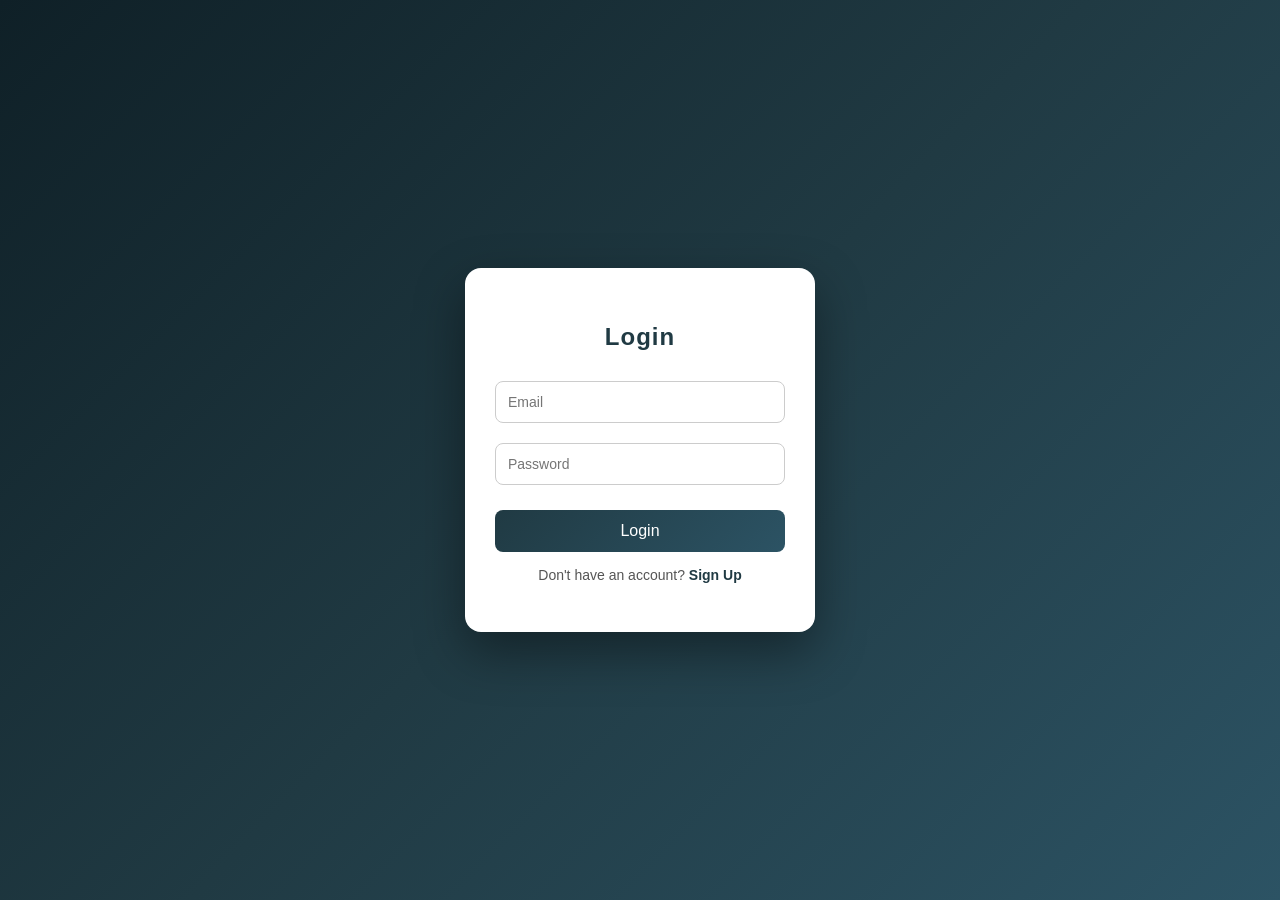
==== auth.html @ 530d8527 "First website upload" ====
<!DOCTYPE html>
<html lang="en">
<head>
<meta charset="UTF-8">
<title>Login | Sign Up</title>
<link rel="stylesheet" href="auth.css">
</head>
<body>

<div class="auth-box">
    <h2 id="title">Login</h2>

    <input type="text" id="name" placeholder="Full Name" style="display:none;">
    <input type="text" id="email" placeholder="Email">
    <input type="password" id="password" placeholder="Password">

    <button onclick="submitForm()">Login</button>

    <p class="switch">
        Don't have an account?
        <span onclick="toggleForm()">Sign Up</span>
    </p>

    <p class="msg" id="msg"></p>
</div>

<script src="auth.js"></script>
</body>
</html>
---- auth.css ----
* {
    box-sizing: border-box;
    font-family: "Segoe UI", Arial, sans-serif;
}

body {
    margin: 0;
    height: 100vh;
    background: linear-gradient(135deg, #0f2027, #203a43, #2c5364);
    display: flex;
    justify-content: center;
    align-items: center;
}

/* MAIN BOX */
.auth-box {
    width: 350px;
    background: #ffffff;
    padding: 35px 30px;
    border-radius: 16px;
    box-shadow: 0 20px 50px rgba(0, 0, 0, 0.4);
    text-align: center;
    animation: pop 0.6s ease;
}

/* Animation */
@keyframes pop {
    from {
        transform: scale(0.9);
        opacity: 0;
    }
    to {
        transform: scale(1);
        opacity: 1;
    }
}

/* HEADING */
.auth-box h2 {
    margin-bottom: 20px;
    color: #203a43;
    letter-spacing: 1px;
}

/* INPUT */
.auth-box input {
    width: 100%;
    padding: 12px;
    margin: 10px 0;
    border-radius: 8px;
    border: 1px solid #ccc;
    font-size: 14px;
    transition: 0.3s;
}

.auth-box input:focus {
    outline: none;
    border-color: #203a43;
    box-shadow: 0 0 6px rgba(32, 58, 67, 0.4);
}

/* BUTTON */
.auth-box button {
    width: 100%;
    padding: 12px;
    margin-top: 15px;
    background: linear-gradient(135deg, #203a43, #2c5364);
    color: #fff;
    border: none;
    border-radius: 8px;
    font-size: 16px;
    cursor: pointer;
    transition: 0.3s;
}

.auth-box button:hover {
    transform: translateY(-2px);
    box-shadow: 0 8px 20px rgba(0, 0, 0, 0.4);
}

/* SWITCH LOGIN / SIGNUP */
.switch {
    margin-top: 15px;
    font-size: 14px;
    color: #555;
}

.switch span {
    color: #203a43;
    font-weight: bold;
    cursor: pointer;
}

.switch span:hover {
    text-decoration: underline;
}

/* MESSAGE */
.msg {
    margin-top: 10px;
    font-size: 14px;
}

/* MOBILE */
@media (max-width: 420px) {
    .auth-box {
        width: 90%;
    }
}
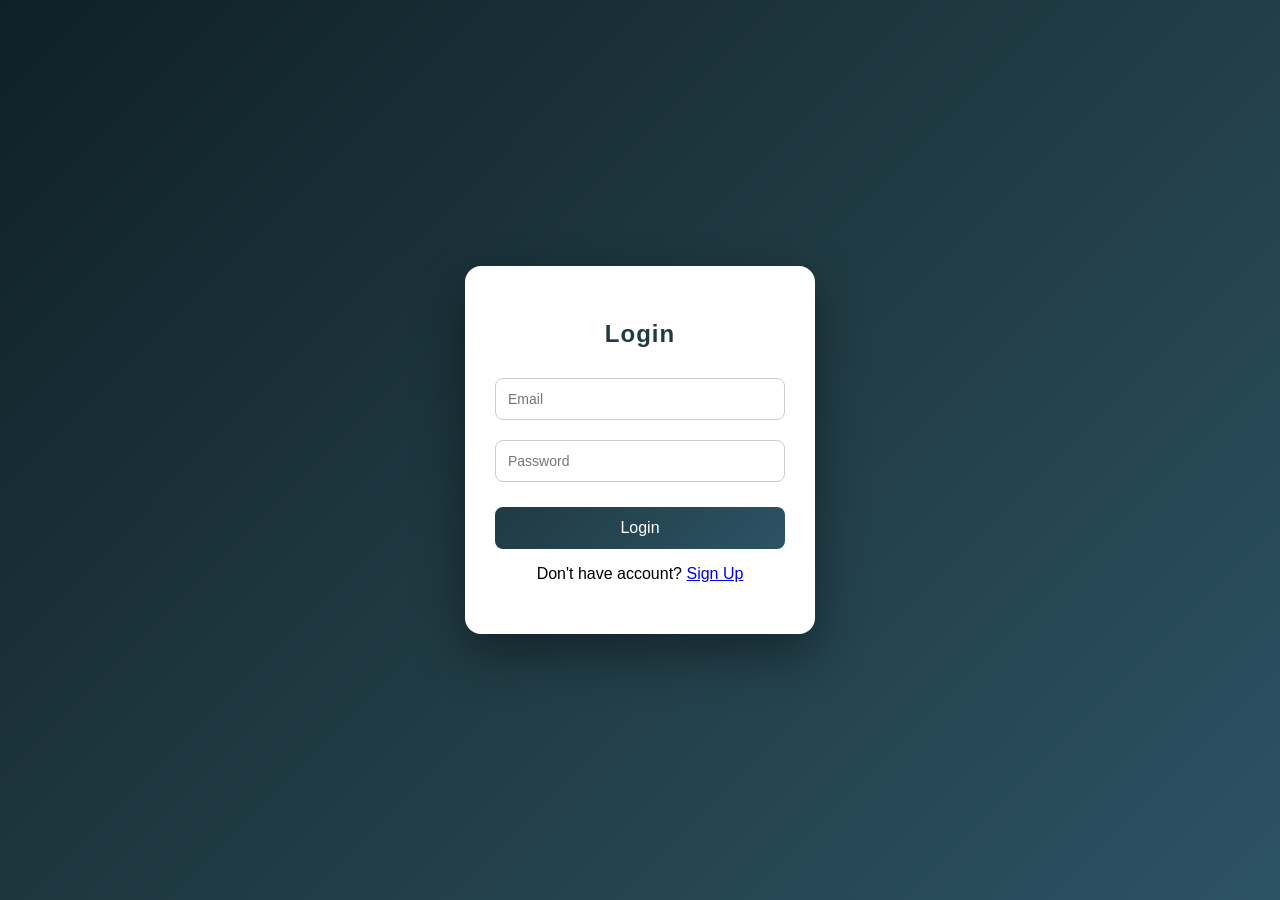
==== commit 2e38e50e: "Website update" ====
--- a/auth.html
+++ b/auth.html
@@ -1,29 +1,43 @@
 <!DOCTYPE html>
 <html lang="en">
 <head>
-<meta charset="UTF-8">
-<title>Login | Sign Up</title>
-<link rel="stylesheet" href="auth.css">
+  <meta charset="UTF-8">
+  <title>Login</title>
+  <link rel="stylesheet" href="auth.css">
 </head>
 <body>
 
 <div class="auth-box">
-    <h2 id="title">Login</h2>
+  <h2>Login</h2>
 
-    <input type="text" id="name" placeholder="Full Name" style="display:none;">
-    <input type="text" id="email" placeholder="Email">
-    <input type="password" id="password" placeholder="Password">
+  <input id="email" type="email" placeholder="Email">
+  <input id="password" type="password" placeholder="Password">
 
-    <button onclick="submitForm()">Login</button>
+  <button onclick="login()">Login</button>
 
-    <p class="switch">
-        Don't have an account?
-        <span onclick="toggleForm()">Sign Up</span>
-    </p>
+  <p id="msg"></p>
 
-    <p class="msg" id="msg"></p>
+  <p>Don't have account? <a href="signup.html">Sign Up</a></p>
 </div>
 
-<script src="auth.js"></script>
+<script>
+function login() {
+  const email = document.getElementById("email").value;
+  const pass = document.getElementById("password").value;
+  const msg = document.getElementById("msg");
+
+  const savedEmail = localStorage.getItem("userEmail");
+  const savedPass = localStorage.getItem("userPass");
+
+  if (email === savedEmail && pass === savedPass) {
+    localStorage.setItem("loggedIn", "true");
+    window.location.href = "index.html";
+  } else {
+    msg.style.color = "red";
+    msg.innerText = "Email or Password wrong";
+  }
+}
+</script>
+
 </body>
 </html>
--- a/auth.css
+++ b/auth.css
@@ -1,109 +1,109 @@
-* {
-    box-sizing: border-box;
-    font-family: "Segoe UI", Arial, sans-serif;
-}
-
-body {
-    margin: 0;
-    height: 100vh;
-    background: linear-gradient(135deg, #0f2027, #203a43, #2c5364);
-    display: flex;
-    justify-content: center;
-    align-items: center;
-}
-
-/* MAIN BOX */
-.auth-box {
-    width: 350px;
-    background: #ffffff;
-    padding: 35px 30px;
-    border-radius: 16px;
-    box-shadow: 0 20px 50px rgba(0, 0, 0, 0.4);
-    text-align: center;
-    animation: pop 0.6s ease;
-}
-
-/* Animation */
-@keyframes pop {
-    from {
-        transform: scale(0.9);
-        opacity: 0;
-    }
-    to {
-        transform: scale(1);
-        opacity: 1;
-    }
-}
-
-/* HEADING */
-.auth-box h2 {
-    margin-bottom: 20px;
-    color: #203a43;
-    letter-spacing: 1px;
-}
-
-/* INPUT */
-.auth-box input {
-    width: 100%;
-    padding: 12px;
-    margin: 10px 0;
-    border-radius: 8px;
-    border: 1px solid #ccc;
-    font-size: 14px;
-    transition: 0.3s;
-}
-
-.auth-box input:focus {
-    outline: none;
-    border-color: #203a43;
-    box-shadow: 0 0 6px rgba(32, 58, 67, 0.4);
-}
-
-/* BUTTON */
-.auth-box button {
-    width: 100%;
-    padding: 12px;
-    margin-top: 15px;
-    background: linear-gradient(135deg, #203a43, #2c5364);
-    color: #fff;
-    border: none;
-    border-radius: 8px;
-    font-size: 16px;
-    cursor: pointer;
-    transition: 0.3s;
-}
-
-.auth-box button:hover {
-    transform: translateY(-2px);
-    box-shadow: 0 8px 20px rgba(0, 0, 0, 0.4);
-}
-
-/* SWITCH LOGIN / SIGNUP */
-.switch {
-    margin-top: 15px;
-    font-size: 14px;
-    color: #555;
-}
-
-.switch span {
-    color: #203a43;
-    font-weight: bold;
-    cursor: pointer;
-}
-
-.switch span:hover {
-    text-decoration: underline;
-}
-
-/* MESSAGE */
-.msg {
-    margin-top: 10px;
-    font-size: 14px;
-}
-
-/* MOBILE */
-@media (max-width: 420px) {
-    .auth-box {
-        width: 90%;
-    }
-}
+* {
+    box-sizing: border-box;
+    font-family: "Segoe UI", Arial, sans-serif;
+}
+
+body {
+    margin: 0;
+    height: 100vh;
+    background: linear-gradient(135deg, #0f2027, #203a43, #2c5364);
+    display: flex;
+    justify-content: center;
+    align-items: center;
+}
+
+/* MAIN BOX */
+.auth-box {
+    width: 350px;
+    background: #ffffff;
+    padding: 35px 30px;
+    border-radius: 16px;
+    box-shadow: 0 20px 50px rgba(0, 0, 0, 0.4);
+    text-align: center;
+    animation: pop 0.6s ease;
+}
+
+/* Animation */
+@keyframes pop {
+    from {
+        transform: scale(0.9);
+        opacity: 0;
+    }
+    to {
+        transform: scale(1);
+        opacity: 1;
+    }
+}
+
+/* HEADING */
+.auth-box h2 {
+    margin-bottom: 20px;
+    color: #203a43;
+    letter-spacing: 1px;
+}
+
+/* INPUT */
+.auth-box input {
+    width: 100%;
+    padding: 12px;
+    margin: 10px 0;
+    border-radius: 8px;
+    border: 1px solid #ccc;
+    font-size: 14px;
+    transition: 0.3s;
+}
+
+.auth-box input:focus {
+    outline: none;
+    border-color: #203a43;
+    box-shadow: 0 0 6px rgba(32, 58, 67, 0.4);
+}
+
+/* BUTTON */
+.auth-box button {
+    width: 100%;
+    padding: 12px;
+    margin-top: 15px;
+    background: linear-gradient(135deg, #203a43, #2c5364);
+    color: #fff;
+    border: none;
+    border-radius: 8px;
+    font-size: 16px;
+    cursor: pointer;
+    transition: 0.3s;
+}
+
+.auth-box button:hover {
+    transform: translateY(-2px);
+    box-shadow: 0 8px 20px rgba(0, 0, 0, 0.4);
+}
+
+/* SWITCH LOGIN / SIGNUP */
+.switch {
+    margin-top: 15px;
+    font-size: 14px;
+    color: #555;
+}
+
+.switch span {
+    color: #203a43;
+    font-weight: bold;
+    cursor: pointer;
+}
+
+.switch span:hover {
+    text-decoration: underline;
+}
+
+/* MESSAGE */
+.msg {
+    margin-top: 10px;
+    font-size: 14px;
+}
+
+/* MOBILE */
+@media (max-width: 420px) {
+    .auth-box {
+        width: 90%;
+    }
+}
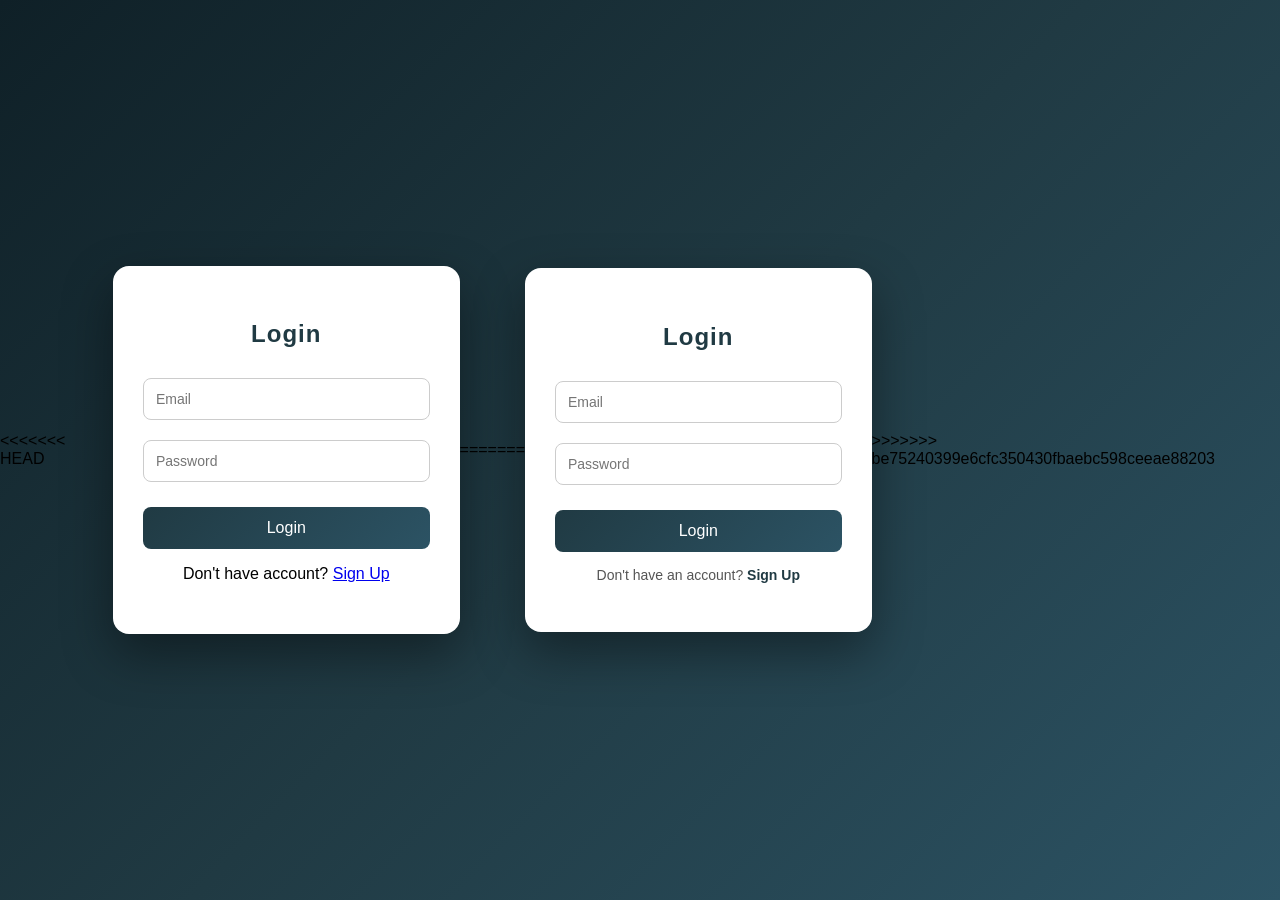
==== commit fea12560: "Fix duplicate code issue Fix duplicate code issue" ====
--- a/auth.html
+++ b/auth.html
@@ -1,3 +1,4 @@
+<<<<<<< HEAD
 <!DOCTYPE html>
 <html lang="en">
 <head>
@@ -41,3 +42,34 @@
 
 </body>
 </html>
+=======
+<!DOCTYPE html>
+<html lang="en">
+<head>
+<meta charset="UTF-8">
+<title>Login | Sign Up</title>
+<link rel="stylesheet" href="auth.css">
+</head>
+<body>
+
+<div class="auth-box">
+    <h2 id="title">Login</h2>
+
+    <input type="text" id="name" placeholder="Full Name" style="display:none;">
+    <input type="text" id="email" placeholder="Email">
+    <input type="password" id="password" placeholder="Password">
+
+    <button onclick="submitForm()">Login</button>
+
+    <p class="switch">
+        Don't have an account?
+        <span onclick="toggleForm()">Sign Up</span>
+    </p>
+
+    <p class="msg" id="msg"></p>
+</div>
+
+<script src="auth.js"></script>
+</body>
+</html>
+>>>>>>> be75240399e6cfc350430fbaebc598ceeae88203
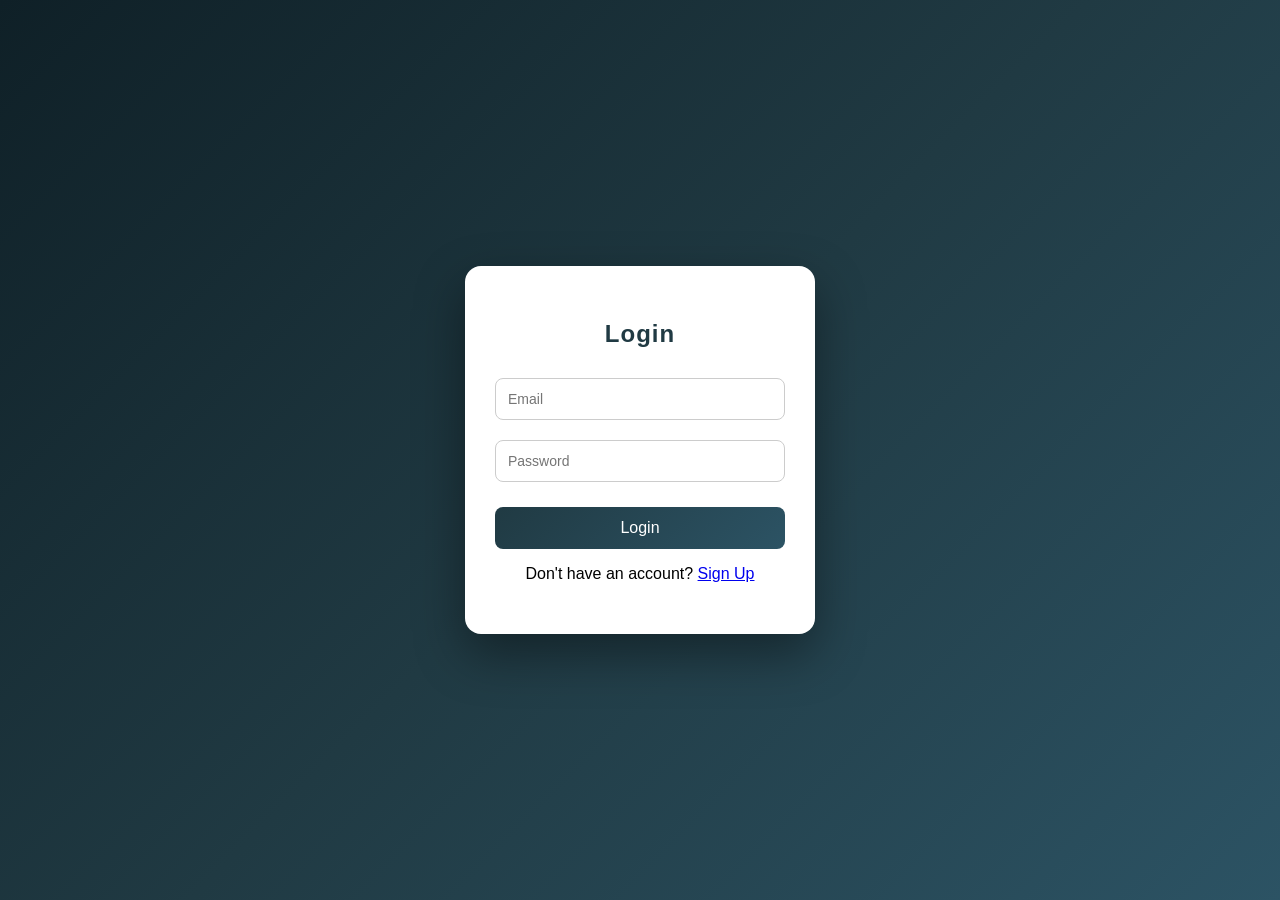
==== commit 696fa87a: "update website" ====
--- a/auth.html
+++ b/auth.html
@@ -1,4 +1,3 @@
-<<<<<<< HEAD
 <!DOCTYPE html>
 <html lang="en">
 <head>
@@ -11,14 +10,14 @@
 <div class="auth-box">
   <h2>Login</h2>
 
-  <input id="email" type="email" placeholder="Email">
-  <input id="password" type="password" placeholder="Password">
+  <input id="email" type="email" placeholder="Email" required>
+  <input id="password" type="password" placeholder="Password" required>
 
   <button onclick="login()">Login</button>
 
   <p id="msg"></p>
 
-  <p>Don't have account? <a href="signup.html">Sign Up</a></p>
+  <p>Don't have an account? <a href="signup.html">Sign Up</a></p>
 </div>
 
 <script>
@@ -29,6 +28,12 @@
 
   const savedEmail = localStorage.getItem("userEmail");
   const savedPass = localStorage.getItem("userPass");
+
+  if (!savedEmail || !savedPass) {
+    msg.style.color = "red";
+    msg.innerText = "No account found. Please Sign Up first.";
+    return;
+  }
 
   if (email === savedEmail && pass === savedPass) {
     localStorage.setItem("loggedIn", "true");
@@ -42,34 +47,3 @@
 
 </body>
 </html>
-=======
-<!DOCTYPE html>
-<html lang="en">
-<head>
-<meta charset="UTF-8">
-<title>Login | Sign Up</title>
-<link rel="stylesheet" href="auth.css">
-</head>
-<body>
-
-<div class="auth-box">
-    <h2 id="title">Login</h2>
-
-    <input type="text" id="name" placeholder="Full Name" style="display:none;">
-    <input type="text" id="email" placeholder="Email">
-    <input type="password" id="password" placeholder="Password">
-
-    <button onclick="submitForm()">Login</button>
-
-    <p class="switch">
-        Don't have an account?
-        <span onclick="toggleForm()">Sign Up</span>
-    </p>
-
-    <p class="msg" id="msg"></p>
-</div>
-
-<script src="auth.js"></script>
-</body>
-</html>
->>>>>>> be75240399e6cfc350430fbaebc598ceeae88203
